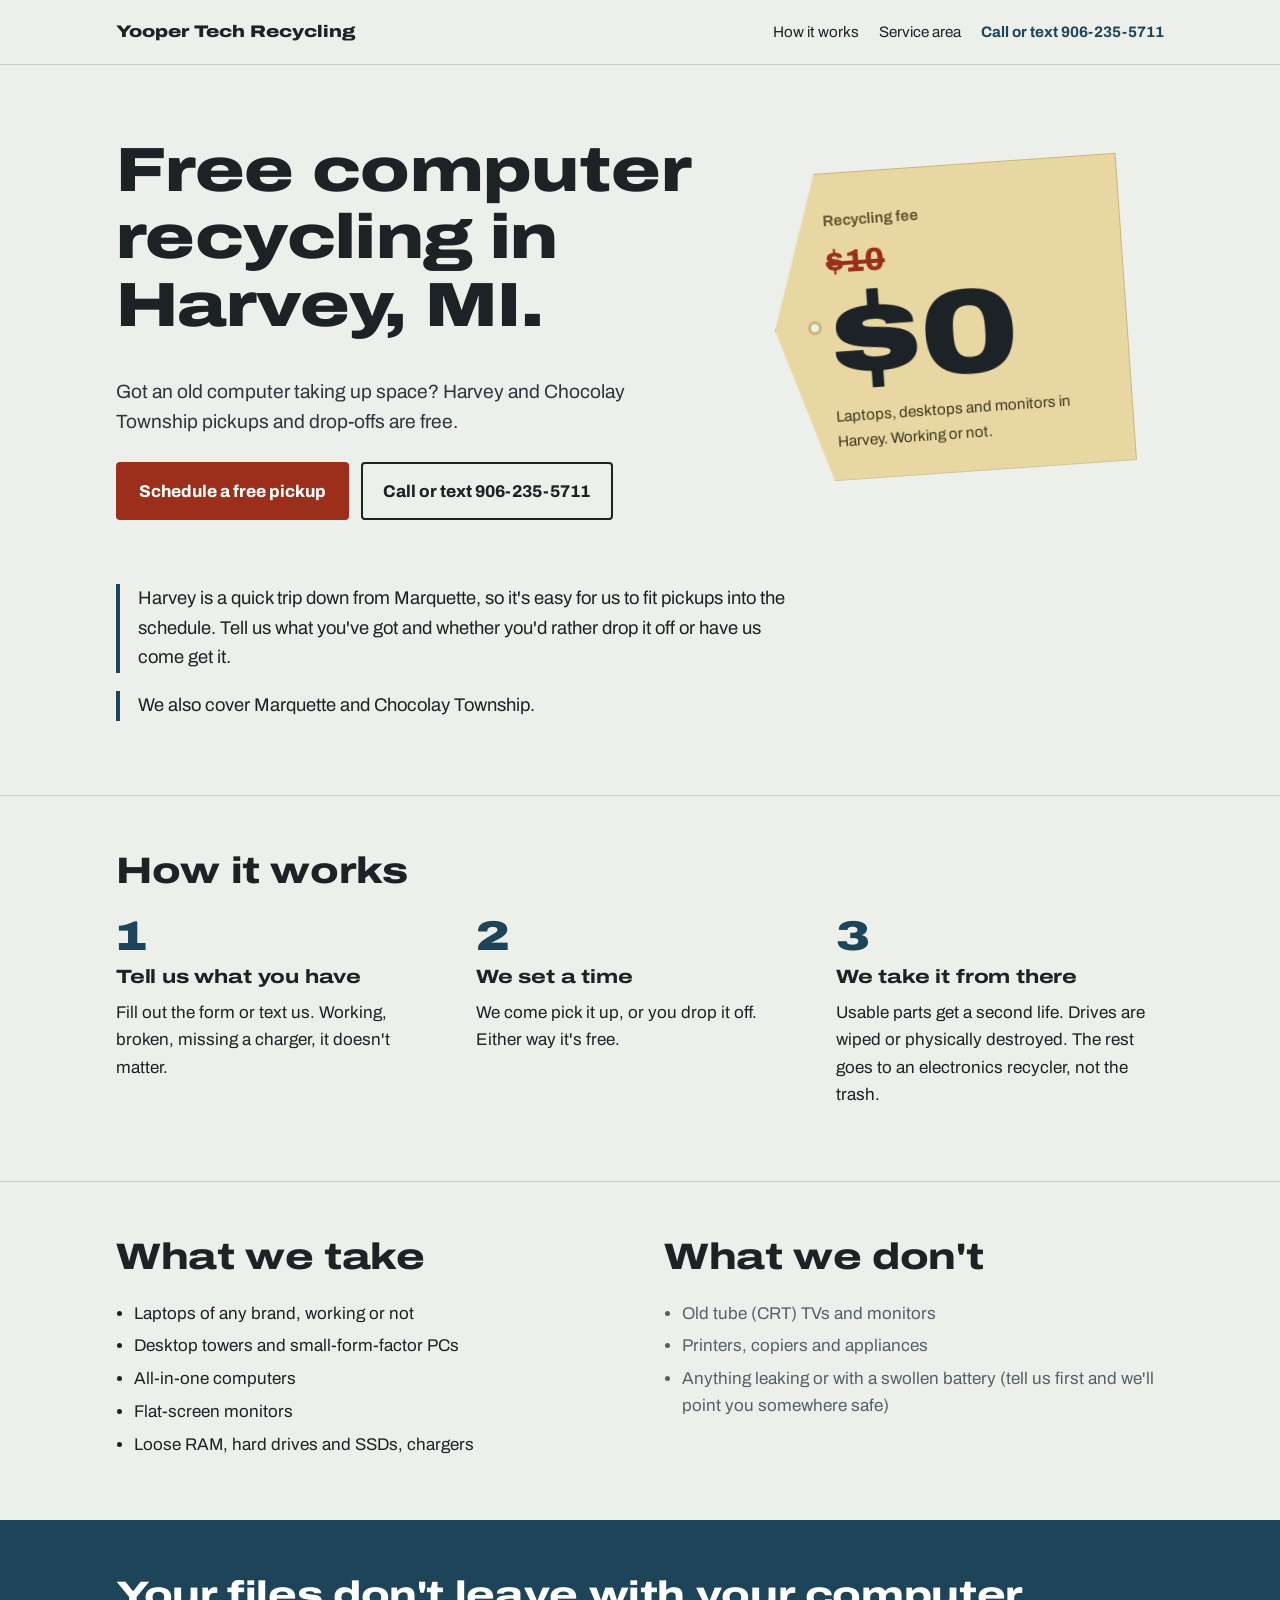
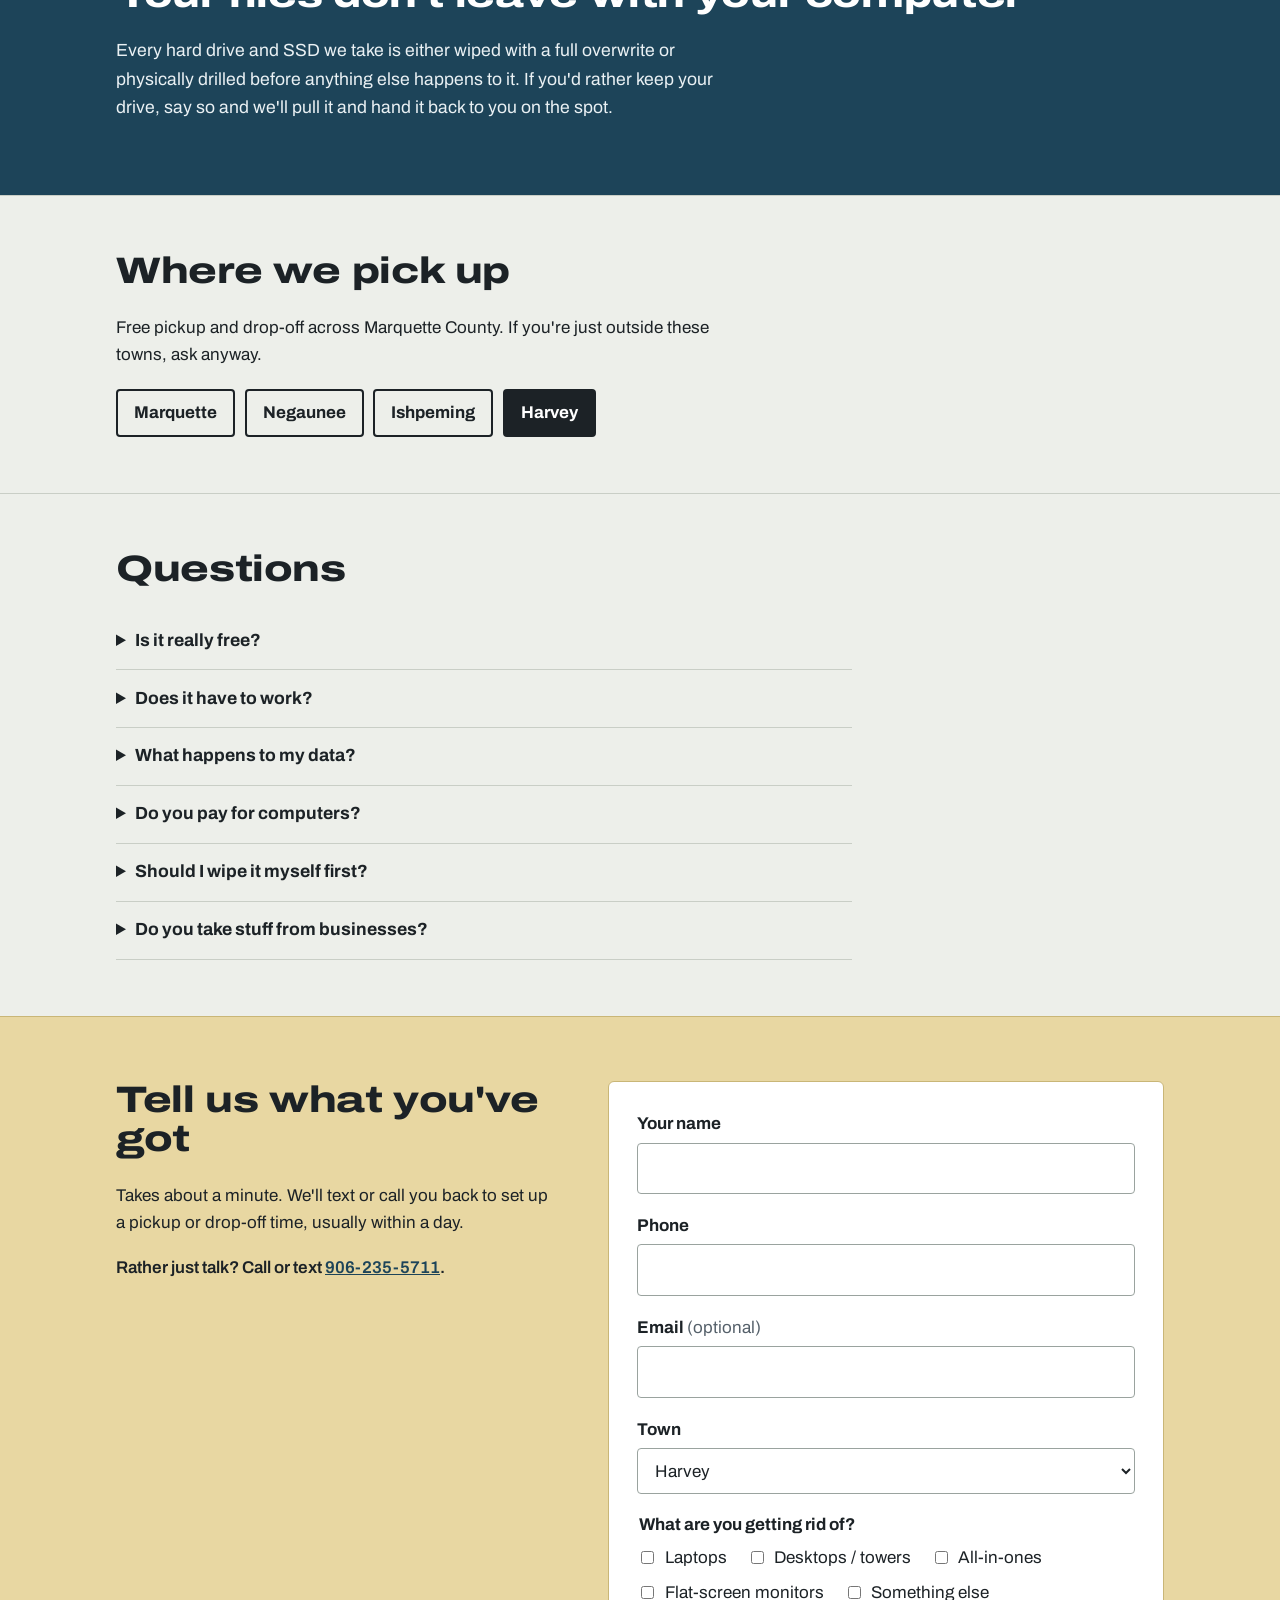
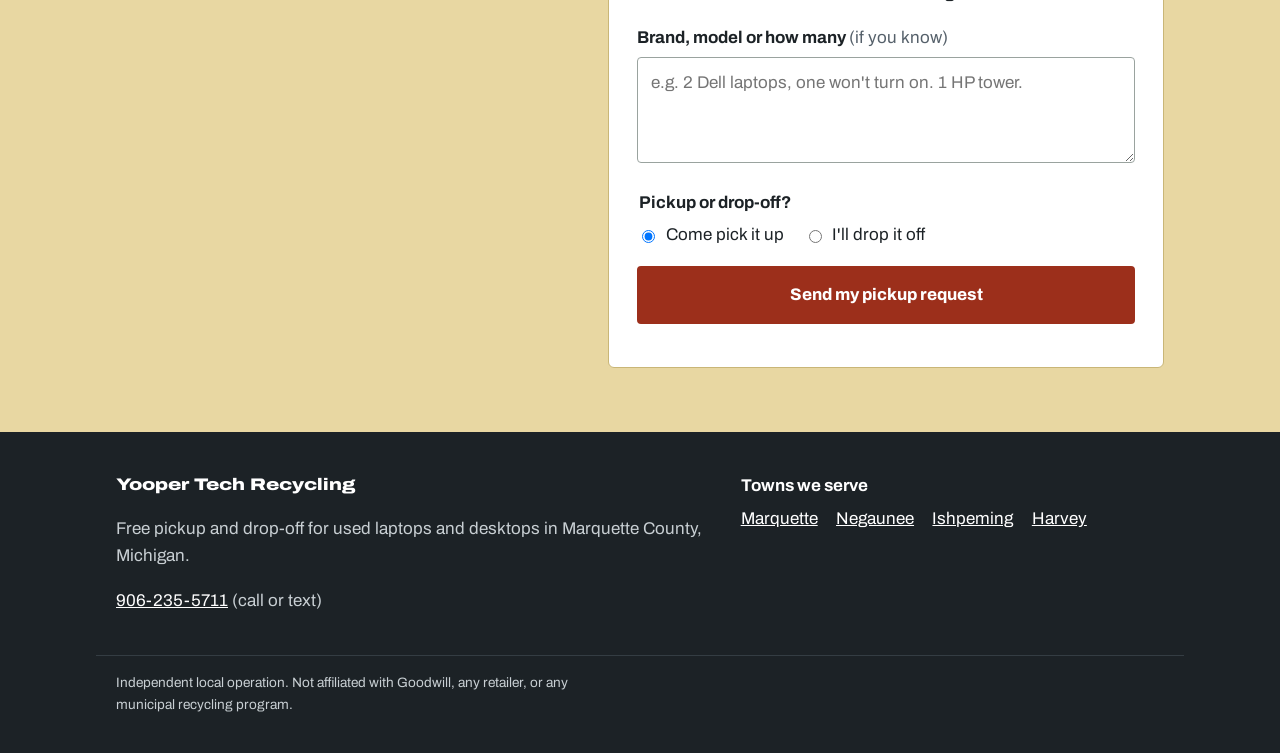
==== harvey-mi/index.html @ 9afd8457 "Add Yooper Tech Recycling static site Computer recycling funnel with local SEO pages for Marquette, " ====
<!doctype html>
<html lang="en">
<head>
<meta charset="utf-8">
<meta name="viewport" content="width=device-width, initial-scale=1">
<title>Free Computer & Laptop Recycling in Harvey, MI | Yooper Tech Recycling</title>
<meta name="description" content="Free pickup or drop-off for old laptops, desktops and monitors in Harvey, Michigan. Working or not. Hard drives wiped or destroyed.">
<link rel="canonical" href="https://yourdomain.com/harvey-mi/">

<meta property="og:type" content="website">
<meta property="og:title" content="Free Computer & Laptop Recycling in Harvey, MI | Yooper Tech Recycling">
<meta property="og:description" content="Free pickup or drop-off for old laptops, desktops and monitors in Harvey, Michigan. Working or not. Hard drives wiped or destroyed.">
<meta property="og:url" content="https://yourdomain.com/harvey-mi/">
<meta name="geo.region" content="US-MI">
<link rel="icon" href="/assets/favicon.svg" type="image/svg+xml">
<link rel="preconnect" href="https://fonts.googleapis.com"><link rel="preconnect" href="https://fonts.gstatic.com" crossorigin><link href="https://fonts.googleapis.com/css2?family=Archivo:wdth,wght@62..125,400..900&display=swap" rel="stylesheet">
<link rel="stylesheet" href="/css/style.css">
<script type="application/ld+json">{"@context": "https://schema.org", "@type": "LocalBusiness", "name": "Yooper Tech Recycling", "description": "Free pickup and drop-off for used laptops and desktops in Marquette County, Michigan. Parts are reused; drives are wiped or destroyed.", "url": "https://yourdomain.com/", "telephone": "+19062355711", "priceRange": "Free", "areaServed": [{"@type": "City", "name": "Marquette, MI"}, {"@type": "City", "name": "Negaunee, MI"}, {"@type": "City", "name": "Ishpeming, MI"}, {"@type": "City", "name": "Harvey, MI"}], "address": {"@type": "PostalAddress", "addressRegion": "MI", "addressCountry": "US"}}</script>
<script type="application/ld+json">{"@context": "https://schema.org", "@type": "FAQPage", "mainEntity": [{"@type": "Question", "name": "Is it really free?", "acceptedAnswer": {"@type": "Answer", "text": "Yes. No recycling fee, no pickup fee in Harvey. We make our money reselling the usable parts, so your old computer is worth something to us even if it doesn't turn on."}}, {"@type": "Question", "name": "Does it have to work?", "acceptedAnswer": {"@type": "Answer", "text": "No. Dead, cracked, water-damaged, missing a power cord: we still want it."}}, {"@type": "Question", "name": "What happens to my data?", "acceptedAnswer": {"@type": "Answer", "text": "Drives are wiped with a full overwrite or physically destroyed. If you want to keep your drive, we'll take it out and give it back to you before we leave."}}, {"@type": "Question", "name": "Do you pay for computers?", "acceptedAnswer": {"@type": "Answer", "text": "Usually not, but if you have something newer or high-end, mention it in the form and we'll talk."}}, {"@type": "Question", "name": "Should I wipe it myself first?", "acceptedAnswer": {"@type": "Answer", "text": "You're welcome to, and if it still turns on it's a good habit. But you don't have to. We handle it either way."}}, {"@type": "Question", "name": "Do you take stuff from businesses?", "acceptedAnswer": {"@type": "Answer", "text": "Yes. Offices, schools and shops upgrading a batch of machines can send us the count and we'll plan the pickup."}}]}</script>
<script type="application/ld+json">{"@context": "https://schema.org", "@type": "BreadcrumbList", "itemListElement": [{"@type": "ListItem", "position": 1, "name": "Home", "item": "https://yourdomain.com/"}, {"@type": "ListItem", "position": 2, "name": "Harvey, MI", "item": "https://yourdomain.com/harvey-mi/"}]}</script>
<script type="application/ld+json">{"@context": "https://schema.org", "@type": "Service", "serviceType": "Computer and laptop recycling pickup", "provider": {"@type": "LocalBusiness", "name": "Yooper Tech Recycling", "telephone": "+19062355711"}, "areaServed": {"@type": "City", "name": "Harvey, MI", "geo": {"@type": "GeoCoordinates", "latitude": 46.4955, "longitude": -87.354}}, "offers": {"@type": "Offer", "price": "0", "priceCurrency": "USD"}}</script>
</head>
<body>
<a class="skip" href="#main">Skip to content</a>
<header class="top">
  <div class="wrap top-row">
    <a class="brand" href="/">Yooper Tech Recycling</a>
    <nav aria-label="Main">
      <a href="/#how">How it works</a>
      <a href="/#area">Service area</a>
      <a class="nav-call" href="tel:+19062355711">Call or text 906-235-5711</a>
    </nav>
  </div>
</header>
<main id="main">
<section class="hero">
  <div class="wrap hero-grid">
    <div class="hero-copy">
      <h1>Free computer recycling in Harvey, MI.</h1>
      <p class="lede">Got an old computer taking up space? Harvey and Chocolay Township pickups and drop-offs are free.</p>
      <div class="hero-cta">
        <a class="btn" href="#get">Schedule a free pickup</a>
        <a class="btn btn-ghost" href="tel:+19062355711">Call or text 906-235-5711</a>
      </div>
    </div>
    <div class="tag" aria-label="Recycling fee: not ten dollars, zero dollars">
      <div class="tag-hole" aria-hidden="true"></div>
      <p class="tag-label">Recycling fee</p>
      <p class="tag-old" aria-hidden="true">$10</p>
      <p class="tag-new" aria-hidden="true">$0</p>
      <p class="tag-note">Laptops, desktops and monitors in Harvey. Working or not.</p>
    </div>
  </div>
</section>
<section class="why">
  <div class="wrap why-inner">
    <p>Harvey is a quick trip down from Marquette, so it's easy for us to fit pickups into the schedule. Tell us what you've got and whether you'd rather drop it off or have us come get it.</p>
    <p>We also cover Marquette and Chocolay Township.</p>
  </div>
</section>
<section class="how" id="how">
  <div class="wrap">
    <h2>How it works</h2>
    <ol class="steps">
      <li><h3>Tell us what you have</h3><p>Fill out the form or text us. Working, broken, missing a charger, it doesn't matter.</p></li>
      <li><h3>We set a time</h3><p>We come pick it up, or you drop it off. Either way it's free.</p></li>
      <li><h3>We take it from there</h3><p>Usable parts get a second life. Drives are wiped or physically destroyed. The rest goes to an electronics recycler, not the trash.</p></li>
    </ol>
  </div>
</section>
<section class="take">
  <div class="wrap take-grid">
    <div>
      <h2>What we take</h2>
      <ul class="plain">
        <li>Laptops of any brand, working or not</li>
        <li>Desktop towers and small-form-factor PCs</li>
        <li>All-in-one computers</li>
        <li>Flat-screen monitors</li>
        <li>Loose RAM, hard drives and SSDs, chargers</li>
      </ul>
    </div>
    <div>
      <h2>What we don't</h2>
      <ul class="plain muted">
        <li>Old tube (CRT) TVs and monitors</li>
        <li>Printers, copiers and appliances</li>
        <li>Anything leaking or with a swollen battery (tell us first and we'll point you somewhere safe)</li>
      </ul>
    </div>
  </div>
</section>
<section class="data">
  <div class="wrap data-inner">
    <h2>Your files don't leave with your computer</h2>
    <p>Every hard drive and SSD we take is either wiped with a full overwrite or physically drilled before anything else happens to it. If you'd rather keep your drive, say so and we'll pull it and hand it back to you on the spot.</p>
  </div>
</section>
<section class="area" id="area">
  <div class="wrap">
    <h2>Where we pick up</h2>
    <p>Free pickup and drop-off across Marquette County. If you're just outside these towns, ask anyway.</p>
    <ul class="towns"><li><a href="/marquette-mi/">Marquette</a></li><li><a href="/negaunee-mi/">Negaunee</a></li><li><a href="/ishpeming-mi/">Ishpeming</a></li><li><strong>Harvey</strong></li></ul>
  </div>
</section>
<section class="faq" id="faq">
  <div class="wrap faq-inner">
    <h2>Questions</h2>
    <details><summary>Is it really free?</summary><p>Yes. No recycling fee, no pickup fee in Harvey. We make our money reselling the usable parts, so your old computer is worth something to us even if it doesn't turn on.</p></details>
<details><summary>Does it have to work?</summary><p>No. Dead, cracked, water-damaged, missing a power cord: we still want it.</p></details>
<details><summary>What happens to my data?</summary><p>Drives are wiped with a full overwrite or physically destroyed. If you want to keep your drive, we'll take it out and give it back to you before we leave.</p></details>
<details><summary>Do you pay for computers?</summary><p>Usually not, but if you have something newer or high-end, mention it in the form and we'll talk.</p></details>
<details><summary>Should I wipe it myself first?</summary><p>You're welcome to, and if it still turns on it's a good habit. But you don't have to. We handle it either way.</p></details>
<details><summary>Do you take stuff from businesses?</summary><p>Yes. Offices, schools and shops upgrading a batch of machines can send us the count and we'll plan the pickup.</p></details>
  </div>
</section>
<section class="get" id="get">
  <div class="wrap get-grid">
    <div class="get-copy">
      <h2>Tell us what you've got</h2>
      <p>Takes about a minute. We'll text or call you back to set up a pickup or drop-off time, usually within a day.</p>
      <p class="get-alt">Rather just talk? Call or text <a href="tel:+19062355711">906-235-5711</a>.</p>
    </div>
    <form class="lead" id="lead" novalidate>
      <div class="field"><label for="f-name">Your name</label><input id="f-name" name="name" autocomplete="name" required></div>
      <div class="field"><label for="f-phone">Phone</label><input id="f-phone" name="phone" type="tel" autocomplete="tel" required></div>
      <div class="field"><label for="f-email">Email <span class="opt">(optional)</span></label><input id="f-email" name="email" type="email" autocomplete="email"></div>
      <div class="field"><label for="f-town">Town</label>
        <select id="f-town" name="town" required><option value="">Choose your town</option><option>Marquette</option><option>Negaunee</option><option>Ishpeming</option><option selected>Harvey</option><option>Somewhere else nearby</option></select></div>
      <fieldset class="field">
        <legend>What are you getting rid of?</legend>
        <div class="checks">
          <label><input type="checkbox" name="items" value="Laptop"> Laptops</label>
          <label><input type="checkbox" name="items" value="Desktop"> Desktops / towers</label>
          <label><input type="checkbox" name="items" value="All-in-one"> All-in-ones</label>
          <label><input type="checkbox" name="items" value="Flat-screen monitor"> Flat-screen monitors</label>
          <label><input type="checkbox" name="items" value="Other"> Something else</label>
        </div>
      </fieldset>
      <div class="field"><label for="f-details">Brand, model or how many <span class="opt">(if you know)</span></label><textarea id="f-details" name="details" rows="3" placeholder="e.g. 2 Dell laptops, one won't turn on. 1 HP tower."></textarea></div>
      <fieldset class="field">
        <legend>Pickup or drop-off?</legend>
        <div class="checks">
          <label><input type="radio" name="handoff" value="Pickup" checked> Come pick it up</label>
          <label><input type="radio" name="handoff" value="Drop-off"> I'll drop it off</label>
        </div>
      </fieldset>
      <div class="hp" aria-hidden="true"><label>Leave this empty<input name="company" tabindex="-1" autocomplete="off"></label></div>
      <button class="btn" type="submit">Send my pickup request</button>
      <p class="form-msg" id="form-msg" role="status" aria-live="polite"></p>
    </form>
  </div>
</section></main>
<footer class="foot">
  <div class="wrap foot-grid">
    <div>
      <p class="brand">Yooper Tech Recycling</p>
      <p>Free pickup and drop-off for used laptops and desktops in Marquette County, Michigan.</p>
      <p><a href="tel:+19062355711">906-235-5711</a> (call or text)</p>
    </div>
    <div>
      <p class="foot-h">Towns we serve</p>
      <p class="foot-towns"><a href="/marquette-mi/">Marquette</a> <a href="/negaunee-mi/">Negaunee</a> <a href="/ishpeming-mi/">Ishpeming</a> <a href="/harvey-mi/">Harvey</a></p>
    </div>
  </div>
  <div class="wrap foot-small"><p>Independent local operation. Not affiliated with Goodwill, any retailer, or any municipal recycling program.</p></div>
</footer>
<script src="/js/config.js"></script>
<script src="/js/form.js"></script>
</body>
</html>
---- css/style.css ----
/* Palette: birch paper, iron-range ink, Lake Superior blue, manila tag, hematite red */
:root{
  --paper:#EDEFEA; --ink:#1C2226; --muted:#55606A;
  --lake:#1D4459; --lake-2:#2C5A73;
  --tag:#E8D7A2; --tag-edge:#C9B677;
  --ore:#9C2F1B; --line:#C9CEC6;
  --wrap:68rem;
}
*{box-sizing:border-box}
html{scroll-behavior:smooth}
@media (prefers-reduced-motion:reduce){html{scroll-behavior:auto}*{transition:none!important;animation:none!important}}
body{margin:0;background:var(--paper);color:var(--ink);
  font-family:"Archivo",system-ui,-apple-system,"Segoe UI",Roboto,sans-serif;
  font-size:1.0625rem;line-height:1.6;font-stretch:100%}
img{max-width:100%}
a{color:var(--lake)}
a:focus-visible,button:focus-visible,input:focus-visible,select:focus-visible,textarea:focus-visible,summary:focus-visible{
  outline:3px solid var(--ore);outline-offset:2px}
.wrap{max-width:var(--wrap);margin:0 auto;padding:0 1.25rem}
.narrow{max-width:40rem}
.skip{position:absolute;left:-999px}
.skip:focus{left:1rem;top:1rem;background:var(--ink);color:#fff;padding:.5rem .75rem;z-index:10}

h1,h2,h3{font-stretch:125%;line-height:1.08;letter-spacing:-.01em;margin:0 0 .6em}
h1{font-size:clamp(2.2rem,5.5vw,3.9rem);font-weight:850}
h2{font-size:clamp(1.6rem,3.4vw,2.3rem);font-weight:800}
h3{font-size:1.2rem;font-weight:750}
p{margin:0 0 1em;max-width:62ch}

/* header */
.top{border-bottom:1px solid var(--line);background:var(--paper)}
.top-row{display:flex;align-items:center;justify-content:space-between;gap:1rem;min-height:4rem;flex-wrap:wrap}
.brand{font-weight:850;font-stretch:125%;color:var(--ink);text-decoration:none;font-size:1.05rem}
nav{display:flex;gap:1.25rem;align-items:center;flex-wrap:wrap}
nav a{color:var(--ink);text-decoration:none;font-size:.95rem}
nav a:hover{text-decoration:underline}
.nav-call{font-weight:700;color:var(--lake)!important}
@media (max-width:640px){nav a:not(.nav-call){display:none}}

/* buttons */
.btn{display:inline-block;background:var(--ore);color:#fff;border:2px solid var(--ore);
  padding:.85rem 1.3rem;font:inherit;font-weight:750;text-decoration:none;cursor:pointer;border-radius:4px}
.btn:hover{background:#7f2615;border-color:#7f2615}
.btn-ghost{background:transparent;color:var(--ink);border-color:var(--ink)}
.btn-ghost:hover{background:var(--ink);color:#fff}

/* hero */
.hero{padding:4.5rem 0 4rem}
.hero-grid{display:grid;grid-template-columns:1.35fr 1fr;gap:3rem;align-items:center}
.lede{font-size:1.2rem;color:#2d363c}
.hero-cta{display:flex;gap:.75rem;flex-wrap:wrap;margin-top:1.5rem}

/* the one bold element: a manila price tag */
.tag{position:relative;background:var(--tag);border:1px solid var(--tag-edge);
  padding:2.2rem 2rem 1.6rem 3.4rem;transform:rotate(-4deg);
  clip-path:polygon(14% 0,100% 0,100% 100%,14% 100%,0 50%);
  box-shadow:6px 8px 0 rgba(28,34,38,.12);max-width:22rem;justify-self:center;
  animation:swing 1.1s ease-out .2s both;transform-origin:8% 50%}
@keyframes swing{0%{transform:rotate(-14deg)}60%{transform:rotate(1deg)}100%{transform:rotate(-4deg)}}
.tag-hole{position:absolute;left:9%;top:50%;width:14px;height:14px;margin-top:-7px;border-radius:50%;
  background:var(--paper);box-shadow:inset 0 0 0 3px var(--tag-edge)}
.tag-label{font-size:.95rem;font-weight:600;color:#5b4f2a;margin:0}
.tag-old{font-size:2rem;font-weight:800;color:var(--ore);margin:.2rem 0 0;text-decoration:line-through;text-decoration-thickness:4px}
.tag-new{font-size:clamp(5rem,12vw,7.5rem);font-weight:900;font-stretch:125%;line-height:.9;margin:0 0 .6rem;color:var(--ink)}
.tag-note{font-size:.95rem;margin:0;color:#3d3620}

/* sections */
.why{padding:0 0 3.5rem}
.why-inner p{font-size:1.15rem;border-left:4px solid var(--lake);padding-left:1.1rem}
.how,.take,.area,.faq{padding:3.5rem 0;border-top:1px solid var(--line)}
.steps{list-style:none;counter-reset:s;padding:0;margin:1.5rem 0 0;display:grid;grid-template-columns:repeat(3,1fr);gap:2rem}
.steps li{counter-increment:s}
.steps li::before{content:counter(s);display:block;font-size:2.6rem;font-weight:900;font-stretch:125%;color:var(--lake);line-height:1;margin-bottom:.6rem}
.take-grid{display:grid;grid-template-columns:1fr 1fr;gap:3rem}
.plain{padding-left:1.1rem;margin:0}
.plain li{margin:.35rem 0}
.muted{color:var(--muted)}

.data{background:var(--lake);color:#EAF1F4;padding:3.5rem 0}
.data h2{color:#fff}
.data-inner p{font-size:1.1rem}

.towns{list-style:none;padding:0;margin:1.25rem 0 0;display:flex;flex-wrap:wrap;gap:.6rem}
.towns a,.towns strong{display:inline-block;padding:.55rem 1rem;border:2px solid var(--ink);color:var(--ink);text-decoration:none;font-weight:700;border-radius:4px}
.towns a:hover{background:var(--ink);color:#fff}
.towns strong{background:var(--ink);color:#fff}

.faq-inner details{max-width:46rem}
details{border-bottom:1px solid var(--line);padding:.9rem 0}
summary{cursor:pointer;font-weight:700;font-size:1.1rem}
details p{margin:.6rem 0 0}

/* form */
.get{background:var(--tag);padding:4rem 0;border-top:1px solid var(--tag-edge)}
.get-grid{display:grid;grid-template-columns:1fr 1.25fr;gap:3rem;align-items:start}
.get-alt{font-weight:600}
.lead{background:#fff;padding:1.75rem;border:1px solid var(--tag-edge);border-radius:6px}
.field{margin:0 0 1.1rem;border:0;padding:0}
.field label,.field legend{display:block;font-weight:700;margin-bottom:.35rem}
.opt{font-weight:400;color:var(--muted)}
input,select,textarea{width:100%;font:inherit;padding:.7rem .8rem;border:1.5px solid #9aa39f;border-radius:4px;background:#fff;color:var(--ink)}
textarea{resize:vertical}
.checks{display:flex;flex-wrap:wrap;gap:.5rem 1.25rem}
.checks label{display:flex;align-items:center;gap:.45rem;font-weight:400;margin:0}
.checks input{width:auto}
.hp{position:absolute;left:-9999px}
.lead .btn{width:100%;font-size:1.05rem}
.form-msg{margin:.9rem 0 0;font-weight:600}
.form-msg.err{color:var(--ore)}
.form-msg pre{white-space:pre-wrap;background:var(--paper);padding:.75rem;font:inherit;font-weight:400;border-radius:4px}
[aria-invalid="true"]{border-color:var(--ore)}

/* footer */
.foot{background:var(--ink);color:#C8CFD3;padding:2.5rem 0 1.5rem}
.foot a{color:#fff}
.foot .brand{color:#fff}
.foot-grid{display:grid;grid-template-columns:1.4fr 1fr;gap:2rem}
.foot-h{font-weight:700;color:#fff;margin-bottom:.4rem}
.foot-towns a{margin-right:.9rem}
.foot-small{border-top:1px solid #343d43;margin-top:1.5rem;padding-top:1rem;font-size:.85rem}

@media (max-width:820px){
  .hero{padding:2.5rem 0 3rem}
  .hero-grid,.get-grid,.take-grid,.foot-grid{grid-template-columns:1fr}
  .steps{grid-template-columns:1fr;gap:1.5rem}
  .tag{justify-self:start;margin-left:.5rem}
}
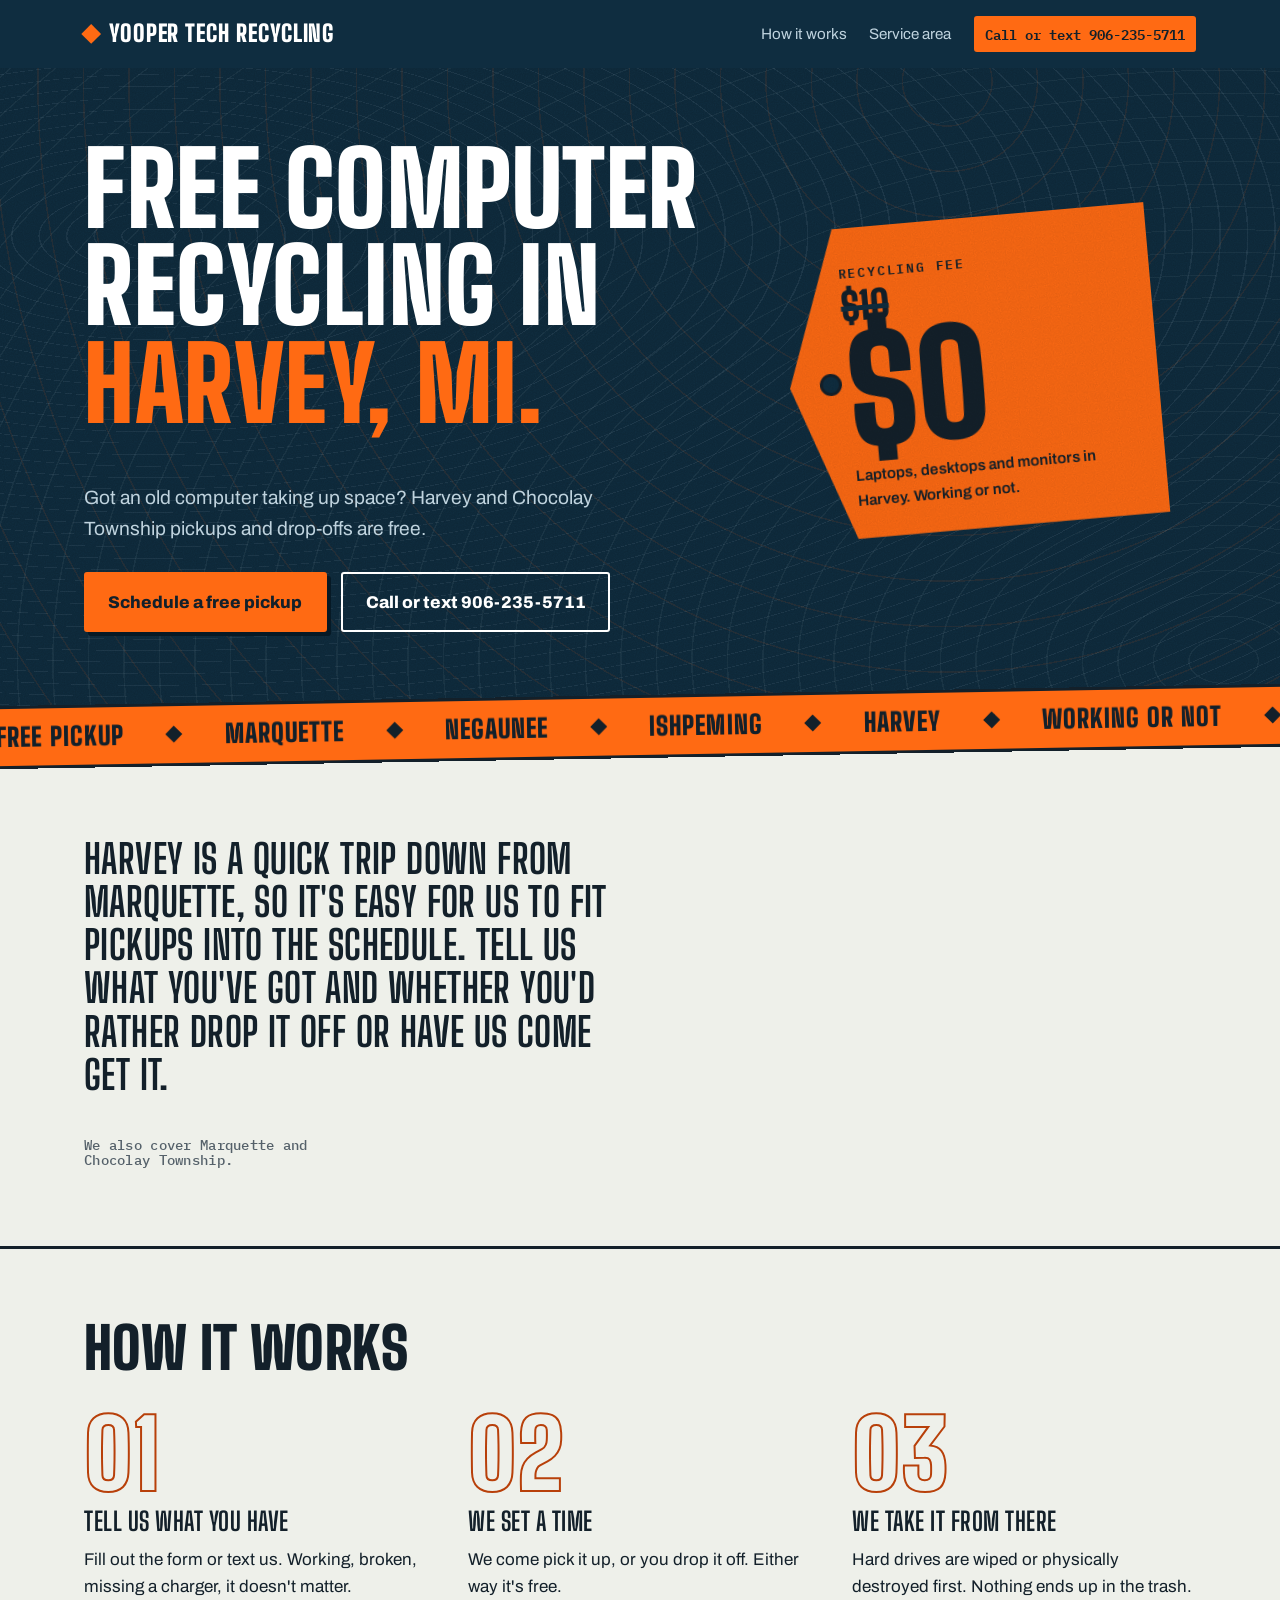
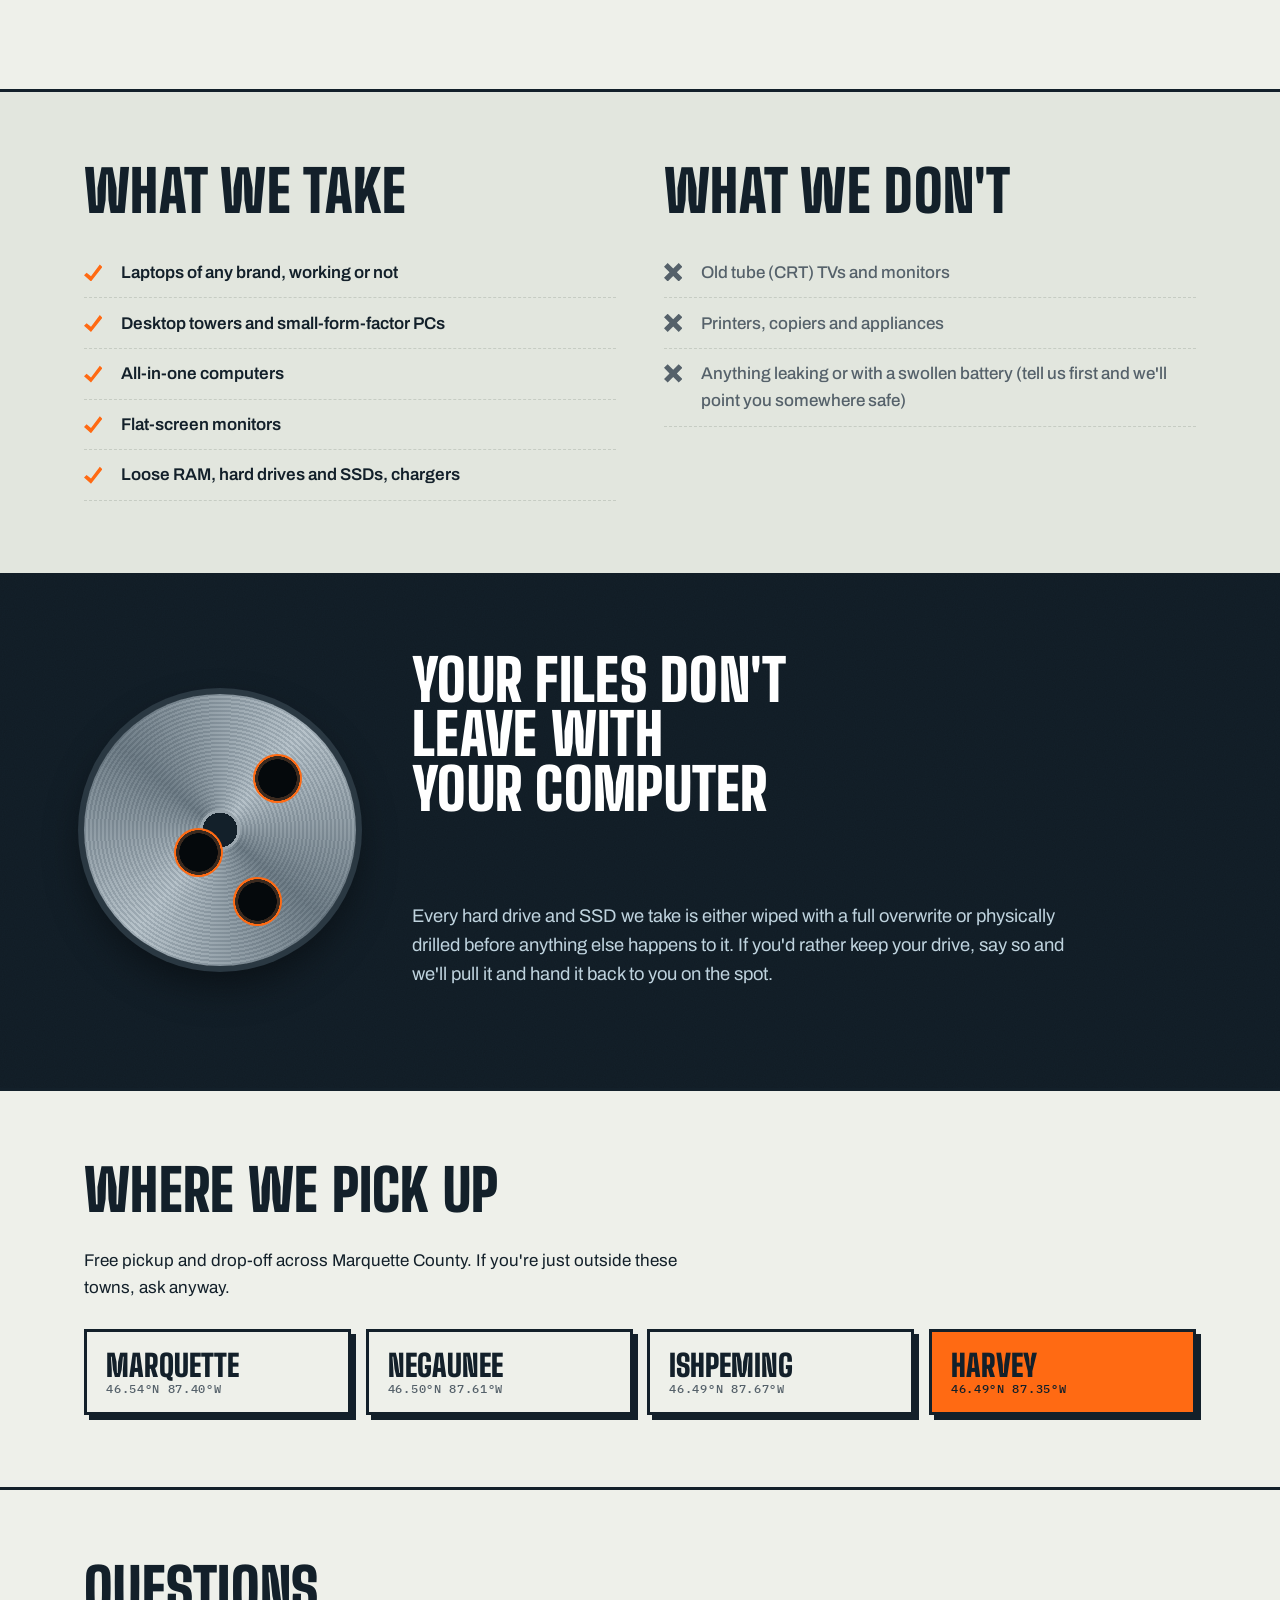
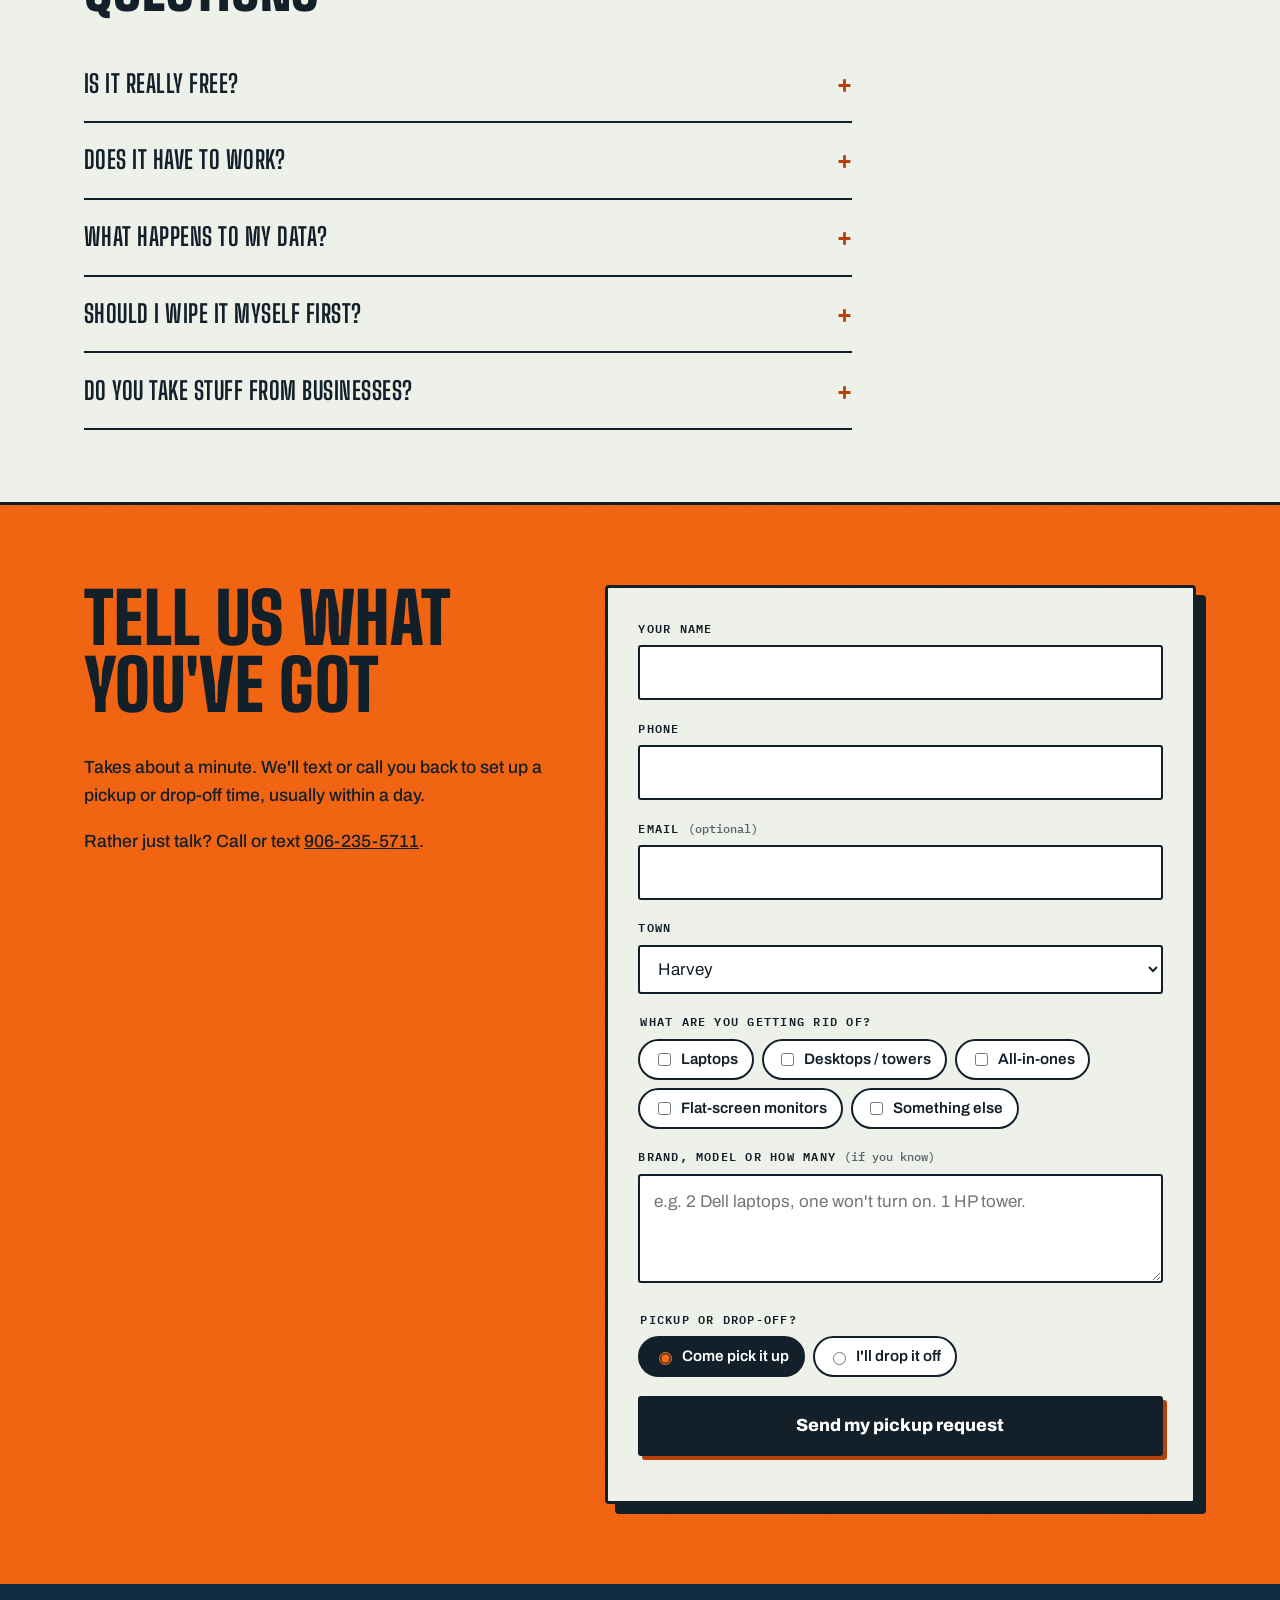
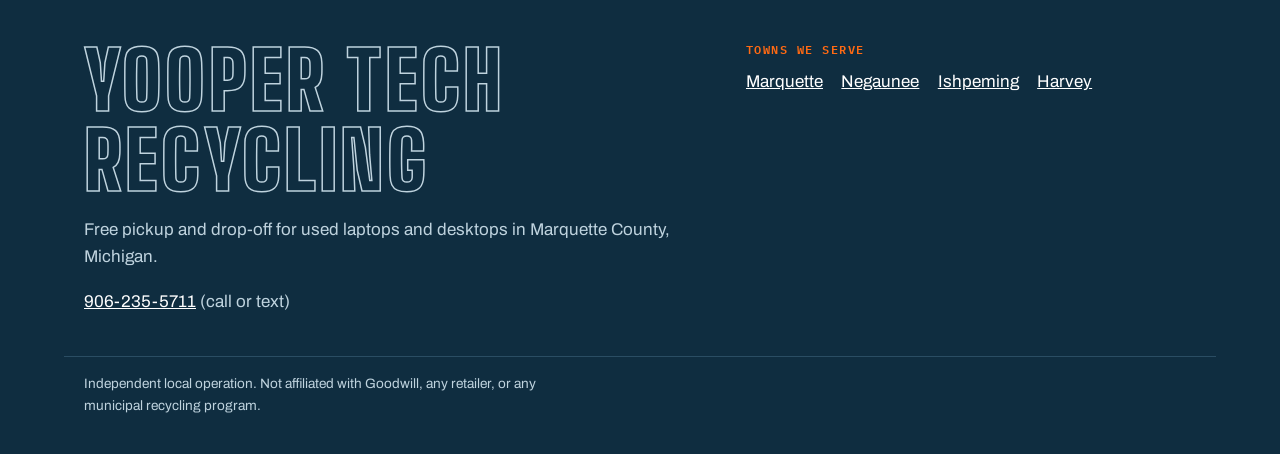
==== commit 4ae050b3: "Redesign site, add Apps Script form backend and admin funnels - New screenprint look: Lake Superior " ====
--- a/harvey-mi/index.html
+++ b/harvey-mi/index.html
@@ -13,10 +13,10 @@
 <meta property="og:url" content="https://yourdomain.com/harvey-mi/">
 <meta name="geo.region" content="US-MI">
 <link rel="icon" href="/assets/favicon.svg" type="image/svg+xml">
-<link rel="preconnect" href="https://fonts.googleapis.com"><link rel="preconnect" href="https://fonts.gstatic.com" crossorigin><link href="https://fonts.googleapis.com/css2?family=Archivo:wdth,wght@62..125,400..900&display=swap" rel="stylesheet">
+<link rel="preconnect" href="https://fonts.googleapis.com"><link rel="preconnect" href="https://fonts.gstatic.com" crossorigin><link href="https://fonts.googleapis.com/css2?family=Archivo:wdth,wght@62..125,400..900&family=Big+Shoulders+Display:wght@700;900&family=IBM+Plex+Mono:wght@500;600&display=swap" rel="stylesheet">
 <link rel="stylesheet" href="/css/style.css">
-<script type="application/ld+json">{"@context": "https://schema.org", "@type": "LocalBusiness", "name": "Yooper Tech Recycling", "description": "Free pickup and drop-off for used laptops and desktops in Marquette County, Michigan. Parts are reused; drives are wiped or destroyed.", "url": "https://yourdomain.com/", "telephone": "+19062355711", "priceRange": "Free", "areaServed": [{"@type": "City", "name": "Marquette, MI"}, {"@type": "City", "name": "Negaunee, MI"}, {"@type": "City", "name": "Ishpeming, MI"}, {"@type": "City", "name": "Harvey, MI"}], "address": {"@type": "PostalAddress", "addressRegion": "MI", "addressCountry": "US"}}</script>
-<script type="application/ld+json">{"@context": "https://schema.org", "@type": "FAQPage", "mainEntity": [{"@type": "Question", "name": "Is it really free?", "acceptedAnswer": {"@type": "Answer", "text": "Yes. No recycling fee, no pickup fee in Harvey. We make our money reselling the usable parts, so your old computer is worth something to us even if it doesn't turn on."}}, {"@type": "Question", "name": "Does it have to work?", "acceptedAnswer": {"@type": "Answer", "text": "No. Dead, cracked, water-damaged, missing a power cord: we still want it."}}, {"@type": "Question", "name": "What happens to my data?", "acceptedAnswer": {"@type": "Answer", "text": "Drives are wiped with a full overwrite or physically destroyed. If you want to keep your drive, we'll take it out and give it back to you before we leave."}}, {"@type": "Question", "name": "Do you pay for computers?", "acceptedAnswer": {"@type": "Answer", "text": "Usually not, but if you have something newer or high-end, mention it in the form and we'll talk."}}, {"@type": "Question", "name": "Should I wipe it myself first?", "acceptedAnswer": {"@type": "Answer", "text": "You're welcome to, and if it still turns on it's a good habit. But you don't have to. We handle it either way."}}, {"@type": "Question", "name": "Do you take stuff from businesses?", "acceptedAnswer": {"@type": "Answer", "text": "Yes. Offices, schools and shops upgrading a batch of machines can send us the count and we'll plan the pickup."}}]}</script>
+<script type="application/ld+json">{"@context": "https://schema.org", "@type": "LocalBusiness", "name": "Yooper Tech Recycling", "description": "Free pickup and drop-off for used laptops and desktops in Marquette County, Michigan. Hard drives are wiped or destroyed.", "url": "https://yourdomain.com/", "telephone": "+19062355711", "priceRange": "Free", "areaServed": [{"@type": "City", "name": "Marquette, MI"}, {"@type": "City", "name": "Negaunee, MI"}, {"@type": "City", "name": "Ishpeming, MI"}, {"@type": "City", "name": "Harvey, MI"}], "address": {"@type": "PostalAddress", "addressRegion": "MI", "addressCountry": "US"}}</script>
+<script type="application/ld+json">{"@context": "https://schema.org", "@type": "FAQPage", "mainEntity": [{"@type": "Question", "name": "Is it really free?", "acceptedAnswer": {"@type": "Answer", "text": "Yes. No recycling fee, no pickup fee in Harvey. Working or not, there's no charge."}}, {"@type": "Question", "name": "Does it have to work?", "acceptedAnswer": {"@type": "Answer", "text": "No. Dead, cracked, water-damaged, missing a power cord: we still want it."}}, {"@type": "Question", "name": "What happens to my data?", "acceptedAnswer": {"@type": "Answer", "text": "Drives are wiped with a full overwrite or physically destroyed. If you want to keep your drive, we'll take it out and give it back to you before we leave."}}, {"@type": "Question", "name": "Should I wipe it myself first?", "acceptedAnswer": {"@type": "Answer", "text": "You're welcome to, and if it still turns on it's a good habit. But you don't have to. We handle it either way."}}, {"@type": "Question", "name": "Do you take stuff from businesses?", "acceptedAnswer": {"@type": "Answer", "text": "Yes. Offices, schools and shops upgrading a batch of machines can send us the count and we'll plan the pickup."}}]}</script>
 <script type="application/ld+json">{"@context": "https://schema.org", "@type": "BreadcrumbList", "itemListElement": [{"@type": "ListItem", "position": 1, "name": "Home", "item": "https://yourdomain.com/"}, {"@type": "ListItem", "position": 2, "name": "Harvey, MI", "item": "https://yourdomain.com/harvey-mi/"}]}</script>
 <script type="application/ld+json">{"@context": "https://schema.org", "@type": "Service", "serviceType": "Computer and laptop recycling pickup", "provider": {"@type": "LocalBusiness", "name": "Yooper Tech Recycling", "telephone": "+19062355711"}, "areaServed": {"@type": "City", "name": "Harvey, MI", "geo": {"@type": "GeoCoordinates", "latitude": 46.4955, "longitude": -87.354}}, "offers": {"@type": "Offer", "price": "0", "priceCurrency": "USD"}}</script>
 </head>
@@ -36,7 +36,7 @@
 <section class="hero">
   <div class="wrap hero-grid">
     <div class="hero-copy">
-      <h1>Free computer recycling in Harvey, MI.</h1>
+      <h1>Free computer recycling in <span>Harvey, MI.</span></h1>
       <p class="lede">Got an old computer taking up space? Harvey and Chocolay Township pickups and drop-offs are free.</p>
       <div class="hero-cta">
         <a class="btn" href="#get">Schedule a free pickup</a>
@@ -52,6 +52,7 @@
     </div>
   </div>
 </section>
+<div class="ticker" aria-hidden="true"><div class="ticker-track"><span>Free pickup</span><span>Marquette</span><span>Negaunee</span><span>Ishpeming</span><span>Harvey</span><span>Working or not</span><span>Drives wiped</span><span>Free pickup</span><span>Marquette</span><span>Negaunee</span><span>Ishpeming</span><span>Harvey</span><span>Working or not</span><span>Drives wiped</span></div></div>
 <section class="why">
   <div class="wrap why-inner">
     <p>Harvey is a quick trip down from Marquette, so it's easy for us to fit pickups into the schedule. Tell us what you've got and whether you'd rather drop it off or have us come get it.</p>
@@ -64,7 +65,7 @@
     <ol class="steps">
       <li><h3>Tell us what you have</h3><p>Fill out the form or text us. Working, broken, missing a charger, it doesn't matter.</p></li>
       <li><h3>We set a time</h3><p>We come pick it up, or you drop it off. Either way it's free.</p></li>
-      <li><h3>We take it from there</h3><p>Usable parts get a second life. Drives are wiped or physically destroyed. The rest goes to an electronics recycler, not the trash.</p></li>
+      <li><h3>We take it from there</h3><p>Hard drives are wiped or physically destroyed first. Nothing ends up in the trash.</p></li>
     </ol>
   </div>
 </section>
@@ -92,6 +93,7 @@
 </section>
 <section class="data">
   <div class="wrap data-inner">
+    <div class="platter" aria-hidden="true"><i></i></div>
     <h2>Your files don't leave with your computer</h2>
     <p>Every hard drive and SSD we take is either wiped with a full overwrite or physically drilled before anything else happens to it. If you'd rather keep your drive, say so and we'll pull it and hand it back to you on the spot.</p>
   </div>
@@ -100,16 +102,15 @@
   <div class="wrap">
     <h2>Where we pick up</h2>
     <p>Free pickup and drop-off across Marquette County. If you're just outside these towns, ask anyway.</p>
-    <ul class="towns"><li><a href="/marquette-mi/">Marquette</a></li><li><a href="/negaunee-mi/">Negaunee</a></li><li><a href="/ishpeming-mi/">Ishpeming</a></li><li><strong>Harvey</strong></li></ul>
+    <ul class="towns"><li><a href="/marquette-mi/">Marquette<small>46.54°N 87.40°W</small></a></li><li><a href="/negaunee-mi/">Negaunee<small>46.50°N 87.61°W</small></a></li><li><a href="/ishpeming-mi/">Ishpeming<small>46.49°N 87.67°W</small></a></li><li><strong>Harvey<small>46.49°N 87.35°W</small></strong></li></ul>
   </div>
 </section>
 <section class="faq" id="faq">
   <div class="wrap faq-inner">
     <h2>Questions</h2>
-    <details><summary>Is it really free?</summary><p>Yes. No recycling fee, no pickup fee in Harvey. We make our money reselling the usable parts, so your old computer is worth something to us even if it doesn't turn on.</p></details>
+    <details><summary>Is it really free?</summary><p>Yes. No recycling fee, no pickup fee in Harvey. Working or not, there's no charge.</p></details>
 <details><summary>Does it have to work?</summary><p>No. Dead, cracked, water-damaged, missing a power cord: we still want it.</p></details>
 <details><summary>What happens to my data?</summary><p>Drives are wiped with a full overwrite or physically destroyed. If you want to keep your drive, we'll take it out and give it back to you before we leave.</p></details>
-<details><summary>Do you pay for computers?</summary><p>Usually not, but if you have something newer or high-end, mention it in the form and we'll talk.</p></details>
 <details><summary>Should I wipe it myself first?</summary><p>You're welcome to, and if it still turns on it's a good habit. But you don't have to. We handle it either way.</p></details>
 <details><summary>Do you take stuff from businesses?</summary><p>Yes. Offices, schools and shops upgrading a batch of machines can send us the count and we'll plan the pickup.</p></details>
   </div>
--- a/css/style.css
+++ b/css/style.css
@@ -1,127 +1,210 @@
-/* Palette: birch paper, iron-range ink, Lake Superior blue, manila tag, hematite red */
+/* Yooper screenprint: Lake Superior navy + hunter orange on birch bark, topo-map contours, freighter-stencil type */
 :root{
-  --paper:#EDEFEA; --ink:#1C2226; --muted:#55606A;
-  --lake:#1D4459; --lake-2:#2C5A73;
-  --tag:#E8D7A2; --tag-edge:#C9B677;
-  --ore:#9C2F1B; --line:#C9CEC6;
-  --wrap:68rem;
+  --birch:#EEF0EA; --birch-2:#E2E6DE; --ink:#13202A; --muted:#55616A;
+  --lake:#0F2D40; --lake-2:#18435C; --lake-ink:#BFD3DE;
+  --blaze:#FF6A13; --blaze-deep:#B8400A; --pine:#2E4A3B;
+  --line:#C6CCC3;
+  --display:"Big Shoulders Display","Archivo",Impact,"Arial Narrow",sans-serif;
+  --body:"Archivo",system-ui,-apple-system,"Segoe UI",Roboto,sans-serif;
+  --mono:"IBM Plex Mono",ui-monospace,Menlo,Consolas,monospace;
+  --wrap:72rem;
+  --grain:url("data:image/svg+xml,%3Csvg xmlns='http://www.w3.org/2000/svg' width='160' height='160'%3E%3Cfilter id='n'%3E%3CfeTurbulence type='fractalNoise' baseFrequency='.9' numOctaves='2' stitchTiles='stitch'/%3E%3CfeColorMatrix values='0 0 0 0 0 0 0 0 0 0 0 0 0 0 0 0 0 0 .5 0'/%3E%3C/filter%3E%3Crect width='100%25' height='100%25' filter='url(%23n)'/%3E%3C/svg%3E");
+  color-scheme:light;
 }
 *{box-sizing:border-box}
 html{scroll-behavior:smooth}
 @media (prefers-reduced-motion:reduce){html{scroll-behavior:auto}*{transition:none!important;animation:none!important}}
-body{margin:0;background:var(--paper);color:var(--ink);
-  font-family:"Archivo",system-ui,-apple-system,"Segoe UI",Roboto,sans-serif;
-  font-size:1.0625rem;line-height:1.6;font-stretch:100%}
+body{margin:0;background:var(--birch);color:var(--ink);font-family:var(--body);font-size:1.0625rem;line-height:1.6}
 img{max-width:100%}
-a{color:var(--lake)}
+a{color:var(--lake-2)}
 a:focus-visible,button:focus-visible,input:focus-visible,select:focus-visible,textarea:focus-visible,summary:focus-visible{
-  outline:3px solid var(--ore);outline-offset:2px}
+  outline:3px solid var(--blaze);outline-offset:2px}
+main{overflow-x:clip}
 .wrap{max-width:var(--wrap);margin:0 auto;padding:0 1.25rem}
-.narrow{max-width:40rem}
+.narrow{max-width:44rem}
 .skip{position:absolute;left:-999px}
 .skip:focus{left:1rem;top:1rem;background:var(--ink);color:#fff;padding:.5rem .75rem;z-index:10}
 
-h1,h2,h3{font-stretch:125%;line-height:1.08;letter-spacing:-.01em;margin:0 0 .6em}
-h1{font-size:clamp(2.2rem,5.5vw,3.9rem);font-weight:850}
-h2{font-size:clamp(1.6rem,3.4vw,2.3rem);font-weight:800}
-h3{font-size:1.2rem;font-weight:750}
+h1,h2,h3{font-family:var(--display);font-weight:900;text-transform:uppercase;line-height:.95;letter-spacing:.005em;margin:0 0 .5em;text-wrap:balance}
+h1{font-size:clamp(3rem,8.5vw,6.4rem)}
+h2{font-size:clamp(2.2rem,5vw,3.6rem)}
+h3{font-size:1.6rem;font-weight:700;letter-spacing:.02em}
 p{margin:0 0 1em;max-width:62ch}
-
-/* header */
-.top{border-bottom:1px solid var(--line);background:var(--paper)}
-.top-row{display:flex;align-items:center;justify-content:space-between;gap:1rem;min-height:4rem;flex-wrap:wrap}
-.brand{font-weight:850;font-stretch:125%;color:var(--ink);text-decoration:none;font-size:1.05rem}
-nav{display:flex;gap:1.25rem;align-items:center;flex-wrap:wrap}
-nav a{color:var(--ink);text-decoration:none;font-size:.95rem}
-nav a:hover{text-decoration:underline}
-.nav-call{font-weight:700;color:var(--lake)!important}
+.kicker{font-family:var(--mono);font-size:.8rem;font-weight:600;letter-spacing:.14em;text-transform:uppercase;color:var(--blaze-deep);margin:0 0 .9rem}
+
+/* header: sits on the lake */
+.top{background:var(--lake);color:#fff;position:relative;z-index:2}
+.top-row{display:flex;align-items:center;justify-content:space-between;gap:1rem;min-height:4.25rem;flex-wrap:wrap}
+.brand{font-family:var(--display);font-weight:900;text-transform:uppercase;letter-spacing:.04em;color:#fff;text-decoration:none;font-size:1.45rem;line-height:1}
+.brand::before{content:"";display:inline-block;width:.62em;height:.62em;background:var(--blaze);margin-right:.45em;vertical-align:.04em;transform:rotate(45deg)}
+nav{display:flex;gap:1.4rem;align-items:center;flex-wrap:wrap}
+nav a{color:var(--lake-ink);text-decoration:none;font-size:.95rem}
+nav a:hover{color:#fff}
+.nav-call{font-family:var(--mono);font-weight:600;font-size:.85rem!important;color:var(--ink)!important;background:var(--blaze);padding:.45rem .7rem;border-radius:3px}
+.nav-call:hover{background:#fff}
 @media (max-width:640px){nav a:not(.nav-call){display:none}}
 
 /* buttons */
-.btn{display:inline-block;background:var(--ore);color:#fff;border:2px solid var(--ore);
-  padding:.85rem 1.3rem;font:inherit;font-weight:750;text-decoration:none;cursor:pointer;border-radius:4px}
-.btn:hover{background:#7f2615;border-color:#7f2615}
-.btn-ghost{background:transparent;color:var(--ink);border-color:var(--ink)}
-.btn-ghost:hover{background:var(--ink);color:#fff}
-
-/* hero */
-.hero{padding:4.5rem 0 4rem}
-.hero-grid{display:grid;grid-template-columns:1.35fr 1fr;gap:3rem;align-items:center}
-.lede{font-size:1.2rem;color:#2d363c}
-.hero-cta{display:flex;gap:.75rem;flex-wrap:wrap;margin-top:1.5rem}
-
-/* the one bold element: a manila price tag */
-.tag{position:relative;background:var(--tag);border:1px solid var(--tag-edge);
-  padding:2.2rem 2rem 1.6rem 3.4rem;transform:rotate(-4deg);
-  clip-path:polygon(14% 0,100% 0,100% 100%,14% 100%,0 50%);
-  box-shadow:6px 8px 0 rgba(28,34,38,.12);max-width:22rem;justify-self:center;
-  animation:swing 1.1s ease-out .2s both;transform-origin:8% 50%}
-@keyframes swing{0%{transform:rotate(-14deg)}60%{transform:rotate(1deg)}100%{transform:rotate(-4deg)}}
-.tag-hole{position:absolute;left:9%;top:50%;width:14px;height:14px;margin-top:-7px;border-radius:50%;
-  background:var(--paper);box-shadow:inset 0 0 0 3px var(--tag-edge)}
-.tag-label{font-size:.95rem;font-weight:600;color:#5b4f2a;margin:0}
-.tag-old{font-size:2rem;font-weight:800;color:var(--ore);margin:.2rem 0 0;text-decoration:line-through;text-decoration-thickness:4px}
-.tag-new{font-size:clamp(5rem,12vw,7.5rem);font-weight:900;font-stretch:125%;line-height:.9;margin:0 0 .6rem;color:var(--ink)}
-.tag-note{font-size:.95rem;margin:0;color:#3d3620}
+.btn{display:inline-block;background:var(--blaze);color:var(--ink);border:2px solid var(--blaze);
+  padding:.9rem 1.4rem;font:inherit;font-weight:800;text-decoration:none;cursor:pointer;border-radius:3px;
+  box-shadow:4px 4px 0 var(--ink);transition:transform .12s,box-shadow .12s}
+.btn:hover{transform:translate(-2px,-2px);box-shadow:6px 6px 0 var(--ink)}
+.btn:active{transform:translate(2px,2px);box-shadow:1px 1px 0 var(--ink)}
+.btn:disabled{opacity:.6;cursor:wait;transform:none}
+.btn-ghost{background:transparent;color:#fff;border-color:#fff;box-shadow:none}
+.btn-ghost:hover{background:#fff;color:var(--ink);box-shadow:none;transform:none}
+
+/* hero: Lake Superior at night, topo contours over it */
+.hero{position:relative;overflow:hidden;background:var(--lake);color:#fff;padding:4.5rem 0 5rem}
+.hero::before{content:"";position:absolute;inset:-10%;pointer-events:none;opacity:.9;
+  background:
+    repeating-radial-gradient(ellipse 60% 50% at 18% 30%,transparent 0 26px,rgba(191,211,222,.10) 26px 27.5px),
+    repeating-radial-gradient(ellipse 55% 70% at 88% 85%,transparent 0 34px,rgba(191,211,222,.08) 34px 35.5px),
+    repeating-radial-gradient(circle at 70% 10%,transparent 0 44px,rgba(255,106,19,.10) 44px 45.5px);
+  animation:drift 40s ease-in-out infinite alternate}
+.hero::after{content:"";position:absolute;inset:0;background:var(--grain);opacity:.35;mix-blend-mode:overlay;pointer-events:none}
+@keyframes drift{to{transform:translate(2%,-3%) rotate(1.5deg)}}
+.hero .wrap{position:relative;z-index:1}
+.hero-grid{display:grid;grid-template-columns:1.4fr 1fr;gap:3rem;align-items:center}
+.hero h1 span{display:block;color:var(--blaze)}
+.lede{font-size:1.2rem;color:var(--lake-ink);max-width:36rem}
+.hero-cta{display:flex;gap:.9rem;flex-wrap:wrap;margin-top:1.75rem}
+.hero .btn{box-shadow:4px 4px 0 #061925}
+.hero .btn:hover{box-shadow:6px 6px 0 #061925}
+.hero .btn-ghost,.hero .btn-ghost:hover{box-shadow:none}
+.hero .narrow p:not(.lede){color:var(--lake-ink)}
+
+/* the price tag, now in blaze orange */
+.tag{position:relative;background:var(--blaze);color:var(--ink);
+  padding:2.2rem 2rem 1.6rem 3.6rem;transform:rotate(-5deg);
+  clip-path:polygon(15% 0,100% 0,100% 100%,15% 100%,0 50%);
+  max-width:23rem;justify-self:center;filter:drop-shadow(10px 12px 0 rgba(0,0,0,.28));
+  animation:swing 1.2s cubic-bezier(.3,1.6,.5,1) .2s both;transform-origin:8% 50%}
+.tag::after{content:"";position:absolute;inset:0;background:var(--grain);opacity:.25;mix-blend-mode:multiply;pointer-events:none}
+@keyframes swing{0%{transform:rotate(-22deg)}100%{transform:rotate(-5deg)}}
+.tag-hole{position:absolute;left:9%;top:50%;width:16px;height:16px;margin-top:-8px;border-radius:50%;background:var(--lake);box-shadow:0 0 0 3px var(--ink)}
+.tag-label{font-family:var(--mono);font-size:.8rem;font-weight:600;letter-spacing:.14em;text-transform:uppercase;margin:0}
+.tag-old{font-family:var(--display);font-size:2.4rem;font-weight:900;margin:.2rem 0 .35rem;line-height:1;text-decoration:line-through;text-decoration-thickness:5px;text-decoration-color:var(--lake)}
+.tag-new{font-family:var(--display);font-size:clamp(6rem,14vw,9rem);font-weight:900;line-height:.85;margin:0 0 .7rem}
+.tag-note{font-size:.95rem;font-weight:600;margin:0}
+
+/* scrolling town ticker */
+.ticker{background:var(--blaze);color:var(--ink);overflow:hidden;border-block:3px solid var(--ink);transform:rotate(-1deg);margin:-1.1rem -2% 0;position:relative;z-index:1}
+.ticker-track{display:flex;width:max-content;animation:roll 32s linear infinite}
+.ticker span{font-family:var(--display);font-weight:900;text-transform:uppercase;font-size:1.6rem;letter-spacing:.04em;padding:.5rem 1.4rem;white-space:nowrap}
+.ticker span::after{content:"";display:inline-block;width:.45em;height:.45em;background:var(--ink);transform:rotate(45deg);margin-left:2.8rem;vertical-align:.18em}
+@keyframes roll{to{transform:translateX(-50%)}}
 
 /* sections */
-.why{padding:0 0 3.5rem}
-.why-inner p{font-size:1.15rem;border-left:4px solid var(--lake);padding-left:1.1rem}
-.how,.take,.area,.faq{padding:3.5rem 0;border-top:1px solid var(--line)}
-.steps{list-style:none;counter-reset:s;padding:0;margin:1.5rem 0 0;display:grid;grid-template-columns:repeat(3,1fr);gap:2rem}
-.steps li{counter-increment:s}
-.steps li::before{content:counter(s);display:block;font-size:2.6rem;font-weight:900;font-stretch:125%;color:var(--lake);line-height:1;margin-bottom:.6rem}
+.why{padding:5rem 0 4rem}
+.why-inner p{font-family:var(--display);font-weight:700;text-transform:uppercase;font-size:clamp(1.7rem,3.4vw,2.5rem);line-height:1.08;max-width:30ch;letter-spacing:.01em}
+.why-inner p + p{font-family:var(--mono);font-size:.9rem;font-weight:500;text-transform:none;letter-spacing:.02em;color:var(--muted)}
+.how,.take,.area,.faq{padding:4.5rem 0;border-top:3px solid var(--ink)}
+
+.steps{list-style:none;counter-reset:s;padding:0;margin:2rem 0 0;display:grid;grid-template-columns:repeat(3,1fr);gap:2.5rem}
+.steps li{counter-increment:s;position:relative;padding-top:.5rem}
+.steps li::before{content:counter(s,decimal-leading-zero);display:block;font-family:var(--display);font-size:6rem;font-weight:900;line-height:.8;
+  color:transparent;-webkit-text-stroke:2px var(--blaze-deep);margin-bottom:1rem}
+.steps li:hover::before{color:var(--blaze)}
+
+.take{background:var(--birch-2)}
 .take-grid{display:grid;grid-template-columns:1fr 1fr;gap:3rem}
-.plain{padding-left:1.1rem;margin:0}
-.plain li{margin:.35rem 0}
+.plain{list-style:none;padding:0;margin:0}
+.plain li{position:relative;padding:.7rem 0 .7rem 2.3rem;border-bottom:1px dashed var(--line);font-weight:600}
+.plain li::before{content:"";position:absolute;left:0;top:.95rem;width:1.15rem;height:1.15rem;background:var(--blaze);clip-path:polygon(14% 52%,0 66%,38% 100%,100% 22%,86% 8%,38% 72%)}
+.plain.muted li{color:var(--muted);font-weight:500}
+.plain.muted li::before{background:var(--muted);clip-path:polygon(20% 0,50% 30%,80% 0,100% 20%,70% 50%,100% 80%,80% 100%,50% 70%,20% 100%,0 80%,30% 50%,0 20%)}
 .muted{color:var(--muted)}
 
-.data{background:var(--lake);color:#EAF1F4;padding:3.5rem 0}
-.data h2{color:#fff}
-.data-inner p{font-size:1.1rem}
-
-.towns{list-style:none;padding:0;margin:1.25rem 0 0;display:flex;flex-wrap:wrap;gap:.6rem}
-.towns a,.towns strong{display:inline-block;padding:.55rem 1rem;border:2px solid var(--ink);color:var(--ink);text-decoration:none;font-weight:700;border-radius:4px}
-.towns a:hover{background:var(--ink);color:#fff}
-.towns strong{background:var(--ink);color:#fff}
-
-.faq-inner details{max-width:46rem}
-details{border-bottom:1px solid var(--line);padding:.9rem 0}
-summary{cursor:pointer;font-weight:700;font-size:1.1rem}
-details p{margin:.6rem 0 0}
-
-/* form */
-.get{background:var(--tag);padding:4rem 0;border-top:1px solid var(--tag-edge)}
+/* data: a drilled hard-drive platter */
+.data{position:relative;overflow:hidden;background:var(--ink);color:var(--lake-ink);padding:5rem 0}
+.data::after{content:"";position:absolute;inset:0;background:var(--grain);opacity:.3;mix-blend-mode:overlay;pointer-events:none}
+.data h2{color:#fff;max-width:14ch}
+.data-inner{display:grid;grid-template-columns:auto 1fr;gap:3.5rem;align-items:center;position:relative;z-index:1}
+.data-inner > :not(.platter){grid-column:2}
+.data-inner p{font-size:1.15rem}
+.platter{grid-row:1 / span 2;width:clamp(11rem,24vw,17rem);aspect-ratio:1;max-width:100%;border-radius:50%;position:relative;
+  background:
+    radial-gradient(circle at 50% 50%,#13202A 0 9%,#9AA6AE 9% 10.5%,transparent 10.5%),
+    repeating-radial-gradient(circle at 50% 50%,#C9D1D6 0 2px,#AEB8BF 2px 4px),
+    conic-gradient(from 40deg,#E9EEF1,#8E9AA2,#E9EEF1,#8E9AA2,#E9EEF1);
+  background-blend-mode:normal,multiply,normal;
+  box-shadow:0 0 0 6px #2A3842,0 18px 40px rgba(0,0,0,.45);animation:spin 14s linear infinite}
+.platter i{position:absolute;width:18%;aspect-ratio:1;border-radius:50%;left:62%;top:22%;
+  background:radial-gradient(circle,#05090C 0 55%,#3B2A1F 56% 64%,var(--blaze) 65% 72%,transparent 73%)}
+.platter i::before,.platter i::after{content:"";position:absolute;width:100%;aspect-ratio:1;border-radius:50%;background:inherit}
+.platter i::before{left:-160%;top:150%}
+.platter i::after{left:-40%;top:250%}
+@keyframes spin{to{transform:rotate(360deg)}}
+
+.towns{list-style:none;padding:0;margin:1.75rem 0 0;display:grid;grid-template-columns:repeat(4,1fr);gap:.9rem}
+.towns a,.towns strong{display:flex;flex-direction:column;gap:.2rem;padding:1.1rem 1.2rem;border:3px solid var(--ink);color:var(--ink);text-decoration:none;
+  font-family:var(--display);font-weight:900;text-transform:uppercase;font-size:1.9rem;line-height:1;background:var(--birch);box-shadow:5px 5px 0 var(--ink);transition:transform .12s,box-shadow .12s}
+.towns small{font-family:var(--mono);font-size:.72rem;font-weight:500;letter-spacing:.06em;color:var(--muted)}
+.towns a:hover{transform:translate(-2px,-2px);box-shadow:7px 7px 0 var(--blaze)}
+.towns strong{background:var(--blaze)}
+.towns strong small{color:var(--ink)}
+
+.faq-inner details{max-width:48rem}
+details{border-bottom:2px solid var(--ink);padding:1.1rem 0}
+summary{cursor:pointer;font-family:var(--display);font-weight:700;text-transform:uppercase;font-size:1.55rem;letter-spacing:.02em;list-style:none;display:flex;justify-content:space-between;gap:1rem}
+summary::-webkit-details-marker{display:none}
+summary::after{content:"+";font-family:var(--mono);font-weight:600;color:var(--blaze-deep);transition:transform .2s}
+details[open] summary::after{transform:rotate(45deg)}
+details p{margin:.7rem 0 0}
+
+/* form: blaze-orange band, form card stamped on it */
+.get{position:relative;background:var(--blaze);padding:5rem 0;border-top:3px solid var(--ink)}
+.get::after{content:"";position:absolute;inset:0;background:var(--grain);opacity:.22;mix-blend-mode:multiply;pointer-events:none}
+.get .wrap{position:relative;z-index:1}
 .get-grid{display:grid;grid-template-columns:1fr 1.25fr;gap:3rem;align-items:start}
-.get-alt{font-weight:600}
-.lead{background:#fff;padding:1.75rem;border:1px solid var(--tag-edge);border-radius:6px}
-.field{margin:0 0 1.1rem;border:0;padding:0}
-.field label,.field legend{display:block;font-weight:700;margin-bottom:.35rem}
-.opt{font-weight:400;color:var(--muted)}
-input,select,textarea{width:100%;font:inherit;padding:.7rem .8rem;border:1.5px solid #9aa39f;border-radius:4px;background:#fff;color:var(--ink)}
+.get h2{font-size:clamp(2.6rem,6vw,4.4rem)}
+.get-copy p{font-size:1.1rem;font-weight:500}
+.get-alt{font-weight:700}
+.get-alt a{color:var(--ink)}
+.lead{background:var(--birch);padding:1.9rem;border:3px solid var(--ink);border-radius:4px;box-shadow:10px 10px 0 var(--ink)}
+.field{margin:0 0 1.15rem;border:0;padding:0;min-width:0}
+.field label,.field legend{display:block;font-family:var(--mono);font-size:.78rem;font-weight:600;letter-spacing:.1em;text-transform:uppercase;margin-bottom:.4rem}
+.opt{font-weight:500;color:var(--muted);text-transform:none;letter-spacing:0}
+input,select,textarea{width:100%;font:inherit;padding:.75rem .85rem;border:2px solid var(--ink);border-radius:3px;background:#fff;color:var(--ink)}
+input:focus,select:focus,textarea:focus{outline:none;box-shadow:4px 4px 0 var(--blaze)}
 textarea{resize:vertical}
-.checks{display:flex;flex-wrap:wrap;gap:.5rem 1.25rem}
-.checks label{display:flex;align-items:center;gap:.45rem;font-weight:400;margin:0}
-.checks input{width:auto}
+.checks{display:flex;flex-wrap:wrap;gap:.5rem}
+.checks label{display:flex;align-items:center;gap:.45rem;font-family:var(--body);font-size:.95rem;font-weight:600;letter-spacing:0;text-transform:none;margin:0;
+  border:2px solid var(--ink);border-radius:999px;padding:.4rem .85rem;cursor:pointer;background:#fff}
+.checks label:has(input:checked){background:var(--ink);color:#fff}
+.checks input{width:auto;accent-color:var(--blaze)}
 .hp{position:absolute;left:-9999px}
-.lead .btn{width:100%;font-size:1.05rem}
+.lead .btn{width:100%;font-size:1.1rem;background:var(--ink);border-color:var(--ink);color:#fff;box-shadow:4px 4px 0 var(--blaze-deep)}
+.lead .btn:hover{box-shadow:6px 6px 0 var(--blaze-deep)}
 .form-msg{margin:.9rem 0 0;font-weight:600}
-.form-msg.err{color:var(--ore)}
-.form-msg pre{white-space:pre-wrap;background:var(--paper);padding:.75rem;font:inherit;font-weight:400;border-radius:4px}
-[aria-invalid="true"]{border-color:var(--ore)}
+.form-msg.err{color:var(--blaze-deep)}
+.form-msg pre{white-space:pre-wrap;background:var(--birch-2);padding:.75rem;font:inherit;font-weight:400;border-radius:3px}
+[aria-invalid="true"]{border-color:var(--blaze-deep);background:#FFF1E8}
 
 /* footer */
-.foot{background:var(--ink);color:#C8CFD3;padding:2.5rem 0 1.5rem}
+.foot{background:var(--lake);color:var(--lake-ink);padding:3.5rem 0 1.5rem;overflow:hidden}
 .foot a{color:#fff}
-.foot .brand{color:#fff}
+.foot .brand{font-size:clamp(2.6rem,7vw,5rem);display:block;margin-bottom:1rem;color:transparent;-webkit-text-stroke:1.5px var(--lake-ink)}
+.foot .brand::before{display:none}
 .foot-grid{display:grid;grid-template-columns:1.4fr 1fr;gap:2rem}
-.foot-h{font-weight:700;color:#fff;margin-bottom:.4rem}
+.foot-h{font-family:var(--mono);font-size:.78rem;font-weight:600;letter-spacing:.12em;text-transform:uppercase;color:var(--blaze);margin-bottom:.5rem}
 .foot-towns a{margin-right:.9rem}
-.foot-small{border-top:1px solid #343d43;margin-top:1.5rem;padding-top:1rem;font-size:.85rem}
-
+.foot-small{border-top:1px solid #2A4D63;margin-top:1.5rem;padding-top:1rem;font-size:.85rem}
+
+@media (max-width:900px){
+  .towns{grid-template-columns:repeat(2,1fr)}
+}
 @media (max-width:820px){
-  .hero{padding:2.5rem 0 3rem}
+  .hero{padding:3rem 0 4rem}
   .hero-grid,.get-grid,.take-grid,.foot-grid{grid-template-columns:1fr}
-  .steps{grid-template-columns:1fr;gap:1.5rem}
+  .steps{grid-template-columns:1fr;gap:1.75rem}
   .tag{justify-self:start;margin-left:.5rem}
-}
+  .data-inner{grid-template-columns:1fr;gap:2rem}
+  .data-inner > :not(.platter){grid-column:auto}
+  .platter{grid-row:auto}
+}
+@media (max-width:440px){
+  .towns a,.towns strong{font-size:1.5rem;padding:.9rem}
+  .lead{padding:1.25rem;box-shadow:6px 6px 0 var(--ink)}
+}
